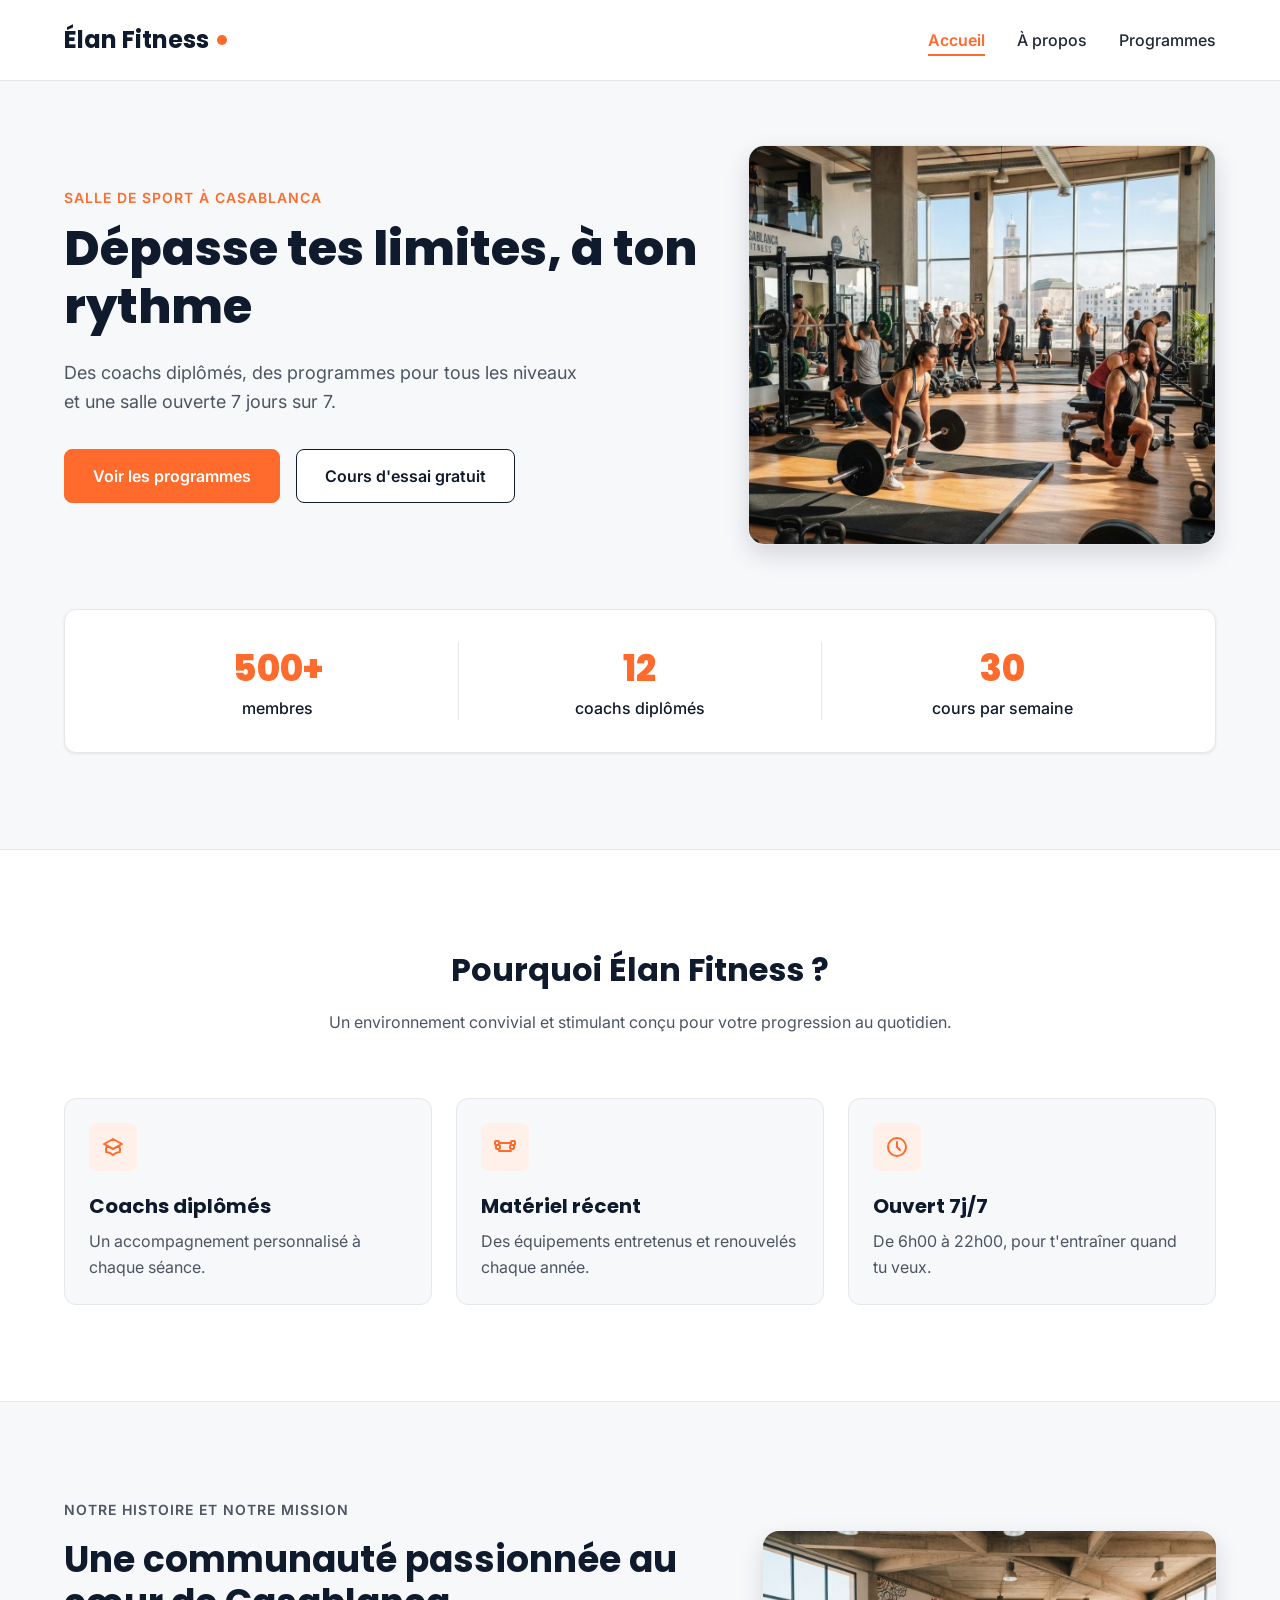
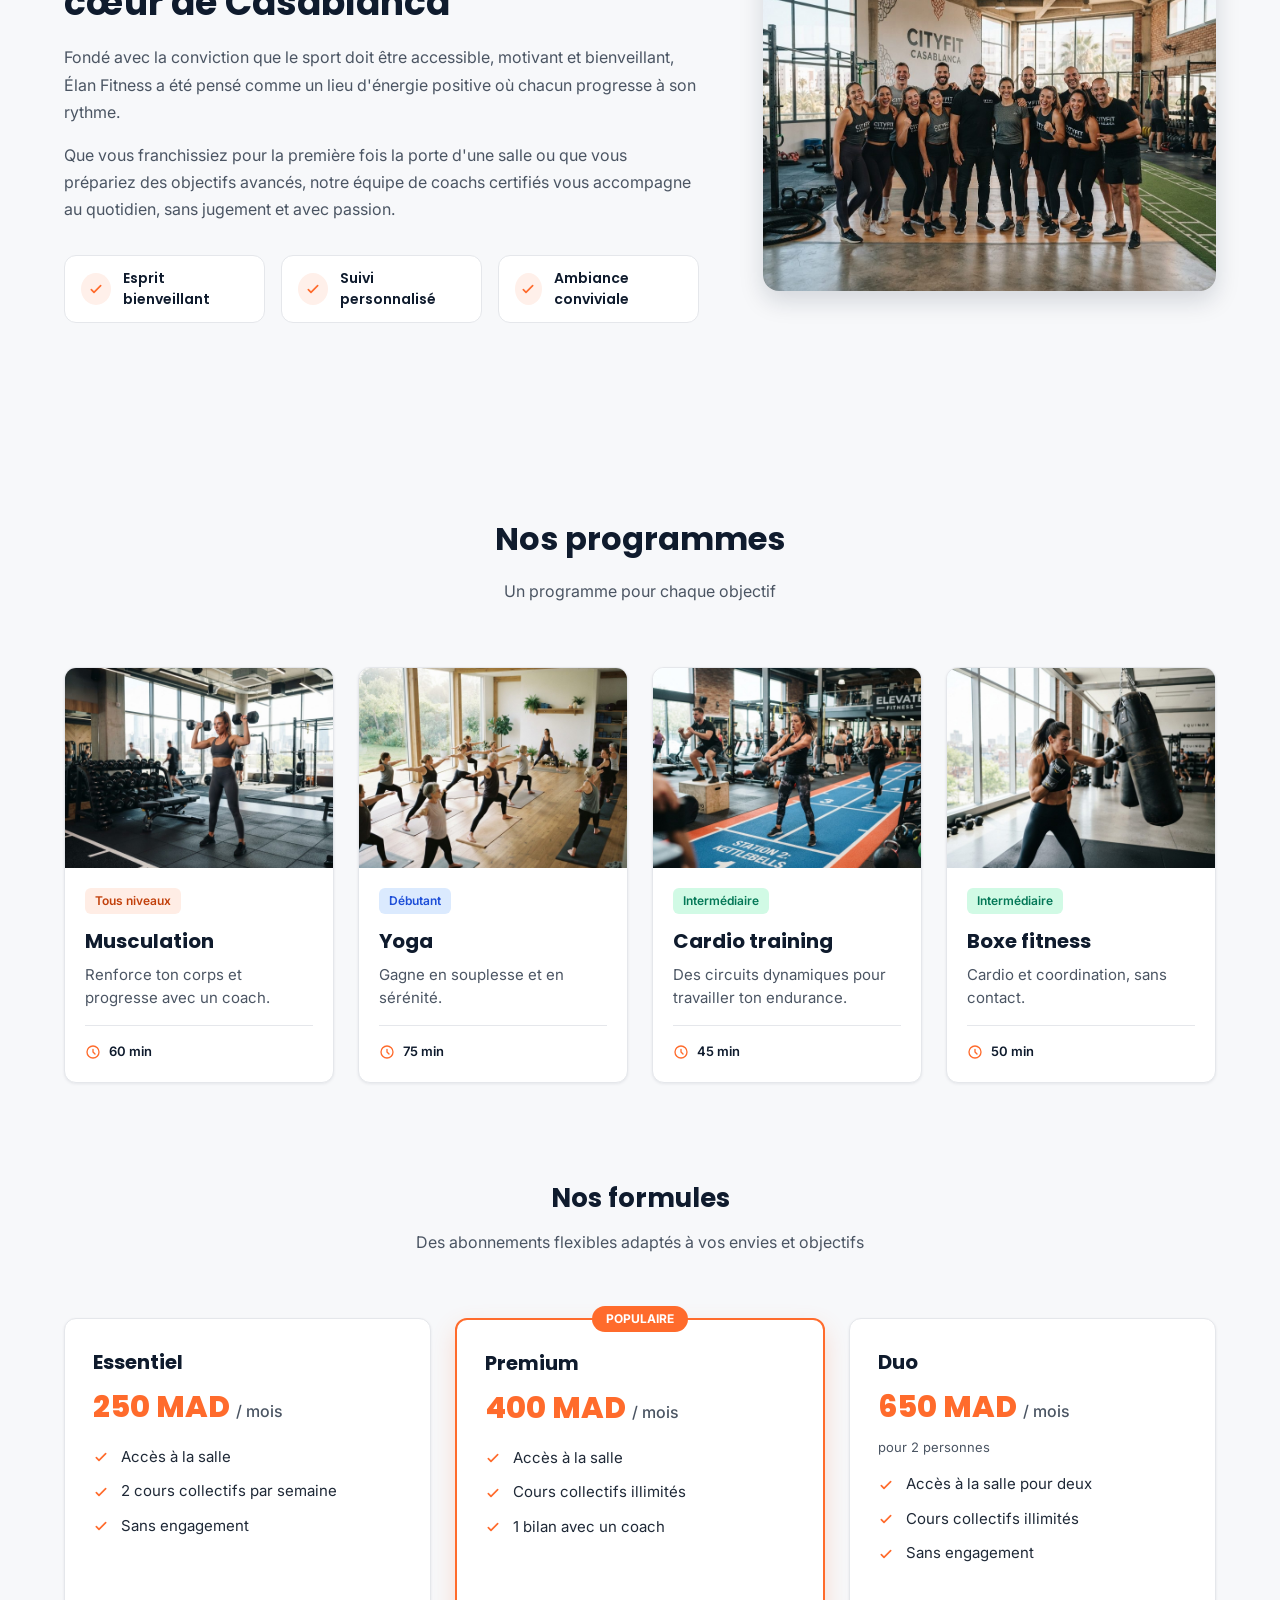
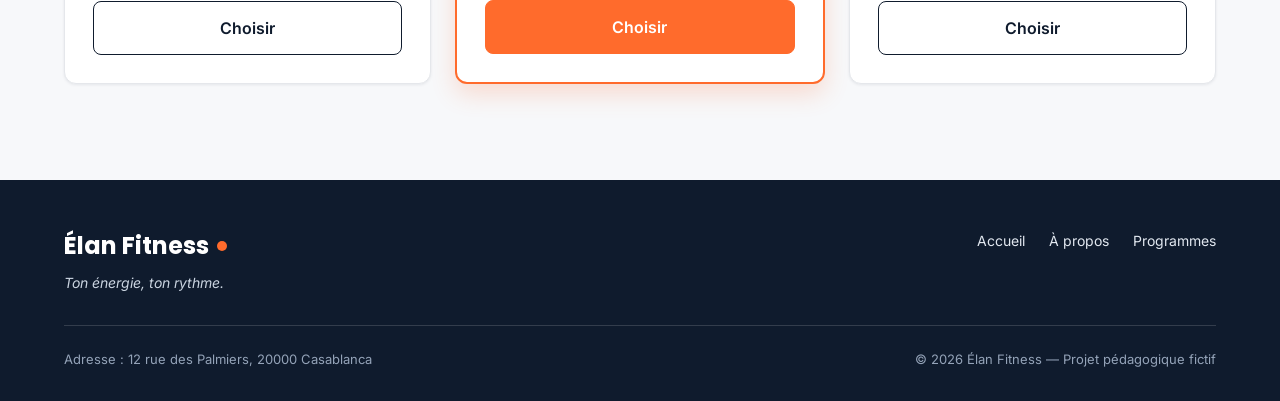
==== index.html @ b089a9b2 "first commit" ====
<!DOCTYPE html>
<html lang=fr>
<head>
  <meta charset="UTF-8">
  <meta name="viewport" content="width=device-width, initial-scale=1">
  <meta name="description" content="Élan Fitness, salle de sport à Casablanca : musculation, yoga, cardio et boxe fitness avec des coachs diplômés. Réservez votre cours d'essai gratuit.">
  <title>Élan Fitness | Salle de sport à Casablanca</title>

  <link rel="preconnect" href="https://fonts.googleapis.com">
  <link rel="preconnect" href="https://fonts.gstatic.com" crossorigin>
  <link href="https://fonts.googleapis.com/css2?family=Inter:wght@400;500;600&family=Poppins:wght@600;700;800&display=swap" rel="stylesheet">

  <link rel="stylesheet" href="style.css">
</head>

<body>

  <header class="en-tete">
    <div class="conteneur en-tete-contenu">
      <a href="#accueil" class="logo">Élan Fitness</a>

      <nav aria-label="Navigation principale">
        <ul class="menu">
          <li><a href="#accueil" class="lien-actif">Accueil</a></li>
          <li><a href="#a-propos">À propos</a></li>
          <li><a href="#programmes">Programmes</a></li>
        </ul>
      </nav>
    </div>
  </header>

  <main>

      <section id="accueil" class="hero">
        <div class="conteneur">

          <div class="hero-contenu">
            <div class="hero-texte">
              <p class="sur-titre">Salle de sport à Casablanca</p>
              <h1>Dépasse tes limites, à ton rythme</h1>
              <p class="hero-description">
                Des coachs diplômés, des programmes pour tous les niveaux et une salle ouverte 7 jours sur 7.
              </p>
              <div class="boutons">
                <a href="#programmes" class="bouton bouton-principal">Voir les programmes</a>
                <a href="#contact" class="bouton bouton-secondaire">Cours d'essai gratuit</a>
              </div>
            </div>

            <img class="hero-image" src="img/hero.jpg" alt="Des personnes s'entraînent dans une salle de sport lumineuse à Casablanca">
          </div>

          <div class="chiffres">
            <div class="chiffre">
              <p class="chiffre-nombre">500+</p>
              <p>membres</p>
            </div>
            <div class="chiffre">
              <p class="chiffre-nombre">12</p>
              <p>coachs diplômés</p>
            </div>
            <div class="chiffre">
              <p class="chiffre-nombre">30</p>
              <p>cours par semaine</p>
            </div>
          </div>

        </div>
      </section>

    <section class="section section-blanche">
      <div class="conteneur">

        <div class="section-titre">
          <h2>Pourquoi Élan Fitness ?</h2>
          <p>Un environnement convivial et stimulant conçu pour votre progression au quotidien.</p>
        </div>

        <div class="cartes">
          <article class="carte carte-avantage">
            <div class="icone"><img src="img/icone-coach.svg" alt=""></div>
            <h3>Coachs diplômés</h3>
            <p>Un accompagnement personnalisé à chaque séance.</p>
          </article>

          <article class="carte carte-avantage">
            <div class="icone"><img src="img/icone-materiel.svg" alt=""></div>
            <h3>Matériel récent</h3>
            <p>Des équipements entretenus et renouvelés chaque année.</p>
          </article>

          <article class="carte carte-avantage">
            <div class="icone"><img src="img/icone-horloge.svg" alt=""></div>
            <h3>Ouvert 7j/7</h3>
            <p>De 6h00 à 22h00, pour t'entraîner quand tu veux.</p>
          </article>
        </div>

      </div>
    </section>

    <section id="a-propos" class="section">
      <div class="conteneur apropos-contenu">

        <div class="apropos-texte">
          <p class="sur-titre">Notre histoire et notre mission</p>
          <h2>Une communauté passionnée au cœur de Casablanca</h2>
          <p>
            Fondé avec la conviction que le sport doit être accessible, motivant et bienveillant,
            Élan Fitness a été pensé comme un lieu d'énergie positive où chacun progresse à son rythme.
          </p>
          <p>
            Que vous franchissiez pour la première fois la porte d'une salle ou que vous prépariez des
            objectifs avancés, notre équipe de coachs certifiés vous accompagne au quotidien, sans
            jugement et avec passion.
          </p>

          <ul class="valeurs">
            <li class="valeur">
              <div class="icone icone-petite"><img src="img/icone-check.svg" alt=""></div>
              <span>Esprit bienveillant</span>
            </li>
            <li class="valeur">
              <div class="icone icone-petite"><img src="img/icone-check.svg" alt=""></div>
              <span>Suivi personnalisé</span>
            </li>
            <li class="valeur">
              <div class="icone icone-petite"><img src="img/icone-check.svg" alt=""></div>
              <span>Ambiance conviviale</span>
            </li>
          </ul>
        </div>

        <img class="apropos-image" src="img/equipe.jpg" alt="L'équipe de coachs d'Élan Fitness réunie dans la salle">

      </div>
    </section>

    <section id="programmes" class="section">
      <div class="conteneur">

        <div class="section-titre">
          <h2>Nos programmes</h2>
          <p>Un programme pour chaque objectif</p>
        </div>

        <div class="cartes">

          <article class="carte carte-programme">
            <img src="img/musculation.jpg" alt="Une sportive soulève des haltères dans l'espace musculation">
            <div class="programme-corps">
              <span class="etiquette etiquette-orange">Tous niveaux</span>
              <h3>Musculation</h3>
              <p>Renforce ton corps et progresse avec un coach.</p>
              <p class="duree"><img src="img/icone-duree.svg" alt="">60 min</p>
            </div>
          </article>

          <article class="carte carte-programme">
            <img src="img/yoga.jpg" alt="Un groupe pratique le yoga sur des tapis dans une salle lumineuse">
            <div class="programme-corps">
              <span class="etiquette etiquette-bleue">Débutant</span>
              <h3>Yoga</h3>
              <p>Gagne en souplesse et en sérénité.</p>
              <p class="duree"><img src="img/icone-duree.svg" alt="">75 min</p>
            </div>
          </article>

          <article class="carte carte-programme">
            <img src="img/cardio.jpg" alt="Des sportifs suivent un circuit de cardio training avec des kettlebells">
            <div class="programme-corps">
              <span class="etiquette etiquette-verte">Intermédiaire</span>
              <h3>Cardio training</h3>
              <p>Des circuits dynamiques pour travailler ton endurance.</p>
              <p class="duree"><img src="img/icone-duree.svg" alt="">45 min</p>
            </div>
          </article>

          <article class="carte carte-programme">
            <img src="img/boxe.jpg" alt="Une sportive frappe un sac de frappe pendant un cours de boxe fitness">
            <div class="programme-corps">
              <span class="etiquette etiquette-verte">Intermédiaire</span>
              <h3>Boxe fitness</h3>
              <p>Cardio et coordination, sans contact.</p>
              <p class="duree"><img src="img/icone-duree.svg" alt="">50 min</p>
            </div>
          </article>

        </div>

        <div class="formules">

          <div class="section-titre">
            <h3>Nos formules</h3>
            <p>Des abonnements flexibles adaptés à vos envies et objectifs</p>
          </div>

          <div class="cartes">

            <article class="carte formule">
              <h4>Essentiel</h4>
              <p class="prix">250 MAD <span>/ mois</span></p>
              <ul class="formule-liste">
                <li>Accès à la salle</li>
                <li>2 cours collectifs par semaine</li>
                <li>Sans engagement</li>
              </ul>
              <a href="#contact" class="bouton bouton-secondaire">Choisir</a>
            </article>

            <article class="carte formule formule-populaire">
              <p class="badge-populaire">Populaire</p>
              <h4>Premium</h4>
              <p class="prix">400 MAD <span>/ mois</span></p>
              <ul class="formule-liste">
                <li>Accès à la salle</li>
                <li>Cours collectifs illimités</li>
                <li>1 bilan avec un coach</li>
              </ul>
              <a href="#contact" class="bouton bouton-principal">Choisir</a>
            </article>

            <article class="carte formule">
              <h4>Duo</h4>
              <p class="prix">650 MAD <span>/ mois</span></p>
              <p class="prix-note">pour 2 personnes</p>
              <ul class="formule-liste">
                <li>Accès à la salle pour deux</li>
                <li>Cours collectifs illimités</li>
                <li>Sans engagement</li>
              </ul>
              <a href="#contact" class="bouton bouton-secondaire">Choisir</a>
            </article>

          </div>
        </div>

      </div>
    </section>

  </main>

  <footer class="pied-de-page">
    <div class="conteneur">

      <div class="pied-haut">
        <div>
          <p class="logo logo-clair">Élan Fitness</p>
          <p class="slogan">Ton énergie, ton rythme.</p>
        </div>

        <nav aria-label="Navigation du pied de page">
          <ul class="menu menu-pied">
            <li><a href="#accueil">Accueil</a></li>
            <li><a href="#a-propos">À propos</a></li>
            <li><a href="#programmes">Programmes</a></li>
          </ul>
        </nav>
      </div>

      <div class="pied-bas">
        <p>Adresse : 12 rue des Palmiers, 20000 Casablanca</p>
        <p>&copy; 2026 Élan Fitness — Projet pédagogique fictif</p>
      </div>

    </div>
  </footer>

</body>
</html>
---- style.css ----
* {
  box-sizing: border-box;
  margin: 0;
  padding: 0;
}

html {
  scroll-behavior: smooth;
}

body {
  font-family: 'Inter', Arial, sans-serif;
  font-size: 16px;
  line-height: 1.5;
  color: #1F2937;
  background-color: #F7F8FA;
}

h1, h2, h3, h4 {
  font-family: 'Poppins', Arial, sans-serif;
  color: #0F1B2D;
}

a {
  color: inherit;
  text-decoration: none;
}

ul {
  list-style: none;
}

img {
  display: block;
  max-width: 100%;
}

a:focus-visible,
button:focus-visible {
  outline: 3px solid #FF6B2C;
  outline-offset: 2px;
}

.conteneur {
  width: 100%;
  max-width: 1200px;
  margin: 0 auto;
  padding: 0 24px;
}

.section {
  padding: 96px 0;
}

.section-blanche {
  background-color: #FFFFFF;
  border-top: 1px solid #E5E7EB;
  border-bottom: 1px solid #E5E7EB;
}

.section-titre {
  max-width: 640px;
  margin: 0 auto 64px;
  text-align: center;
}

.section-titre h2 {
  font-size: 32px;
  margin-bottom: 16px;
}

.section-titre h3 {
  font-size: 26px;
  margin-bottom: 12px;
}

.section-titre p {
  color: #4B5563;
}

.sur-titre {
  font-size: 14px;
  font-weight: 600;
  color: #FF6B2C;
  text-transform: uppercase;
  letter-spacing: 1px;
  margin-bottom: 12px;
}

.bouton {
  display: inline-block;
  padding: 14px 28px;
  border-radius: 8px;
  font-size: 16px;
  font-weight: 600;
  text-align: center;
  cursor: pointer;
}

.bouton-principal {
  background-color: #FF6B2C;
  border: 1px solid #FF6B2C;
  color: #FFFFFF;
}

.bouton-principal:hover {
  background-color: #F05817;
}

.bouton-secondaire {
  background-color: #FFFFFF;
  border: 1px solid #0F1B2D;
  color: #0F1B2D;
}

.bouton-secondaire:hover {
  background-color: #F3F4F6;
}

.cartes {
  display: flex;
  gap: 24px;
}

.carte {
  flex: 1;
  background-color: #FFFFFF;
  border: 1px solid #E5E7EB;
  border-radius: 12px;
  box-shadow: 0 1px 3px rgba(15, 27, 45, 0.08);
}

.icone {
  width: 48px;
  height: 48px;
  background-color: #FFF0EA;
  border-radius: 8px;
  display: flex;
  align-items: center;
  justify-content: center;
}

.icone img {
  width: 24px;
  height: 24px;
}

.icone-petite {
  width: 32px;
  height: 32px;
  border-radius: 50%;
}

.icone-petite img {
  width: 16px;
  height: 16px;
}

.en-tete {
  position: sticky;
  top: 0;
  z-index: 10;
  background-color: #FFFFFF;
  border-bottom: 1px solid #E5E7EB;
}

.en-tete-contenu {
  height: 80px;
  display: flex;
  align-items: center;
  justify-content: space-between;
}

.logo {
  display: flex;
  align-items: center;
  font-family: 'Poppins', Arial, sans-serif;
  font-size: 24px;
  font-weight: 700;
  color: #0F1B2D;
}

.logo::after {
  content: "";
  width: 10px;
  height: 10px;
  margin-left: 8px;
  background-color: #FF6B2C;
  border-radius: 50%;
}

.menu {
  display: flex;
  gap: 32px;
}

.menu a {
  font-weight: 500;
  padding-bottom: 4px;
  border-bottom: 2px solid transparent;
}

.menu a:hover {
  color: #FF6B2C;
}

.menu .lien-actif {
  color: #FF6B2C;
  font-weight: 600;
  border-bottom-color: #FF6B2C;
}

.hero {
  padding: 64px 0 96px;
}

.hero-contenu {
  display: flex;
  align-items: center;
  gap: 32px;
}

.hero-texte {
  flex: 7;
}

.hero-texte h1 {
  font-size: 48px;
  font-weight: 800;
  line-height: 1.2;
  margin-bottom: 24px;
}

.hero-description {
  max-width: 520px;
  font-size: 18px;
  line-height: 1.6;
  color: #4B5563;
  margin-bottom: 32px;
}

.boutons {
  display: flex;
  flex-wrap: wrap;
  gap: 16px;
}

.hero-image {
  flex: 5;
  min-width: 0;
  height: 400px;
  object-fit: cover;
  border-radius: 16px;
  border: 1px solid #E5E7EB;
  box-shadow: 0 10px 25px rgba(15, 27, 45, 0.15);
}

.chiffres {
  display: flex;
  margin-top: 64px;
  padding: 32px;
  background-color: #FFFFFF;
  border: 1px solid #E5E7EB;
  border-radius: 12px;
  box-shadow: 0 1px 3px rgba(15, 27, 45, 0.08);
}

.chiffre {
  flex: 1;
  text-align: center;
  font-weight: 500;
  color: #0F1B2D;
}

.chiffre + .chiffre {
  border-left: 1px solid #E5E7EB;
}

.chiffre-nombre {
  font-family: 'Poppins', Arial, sans-serif;
  font-size: 36px;
  font-weight: 800;
  color: #FF6B2C;
}

.carte-avantage {
  padding: 24px;
  background-color: #F7F8FA;
  box-shadow: none;
}

.carte-avantage .icone {
  margin-bottom: 20px;
}

.carte-avantage h3 {
  font-size: 20px;
  margin-bottom: 8px;
}

.carte-avantage p {
  color: #4B5563;
  line-height: 1.6;
}

.apropos-contenu {
  display: flex;
  align-items: center;
  gap: 64px;
}

.apropos-texte {
  flex: 7;
}

.apropos-texte h2 {
  font-size: 36px;
  line-height: 1.2;
  margin-bottom: 20px;
}

.apropos-texte p {
  color: #4B5563;
  line-height: 1.7;
  margin-bottom: 16px;
}

.valeurs {
  display: flex;
  gap: 16px;
  margin-top: 32px;
}

.valeur {
  flex: 1;
  display: flex;
  align-items: center;
  gap: 12px;
  padding: 12px 16px;
  background-color: #FFFFFF;
  border: 1px solid #E5E7EB;
  border-radius: 12px;
  font-family: 'Poppins', Arial, sans-serif;
  font-size: 14px;
  font-weight: 600;
  color: #0F1B2D;
}

.apropos-image {
  flex: 5;
  min-width: 0;
  height: 360px;
  object-fit: cover;
  border-radius: 16px;
  box-shadow: 0 10px 25px rgba(15, 27, 45, 0.15);
}

.carte-programme {
  display: flex;
  flex-direction: column;
  overflow: hidden;
}

.carte-programme > img {
  width: 100%;
  height: 200px;
  object-fit: cover;
}

.programme-corps {
  flex: 1;
  display: flex;
  flex-direction: column;
  padding: 20px;
}

.programme-corps h3 {
  font-size: 20px;
  margin-bottom: 8px;
}

.programme-corps p {
  font-size: 15px;
  color: #4B5563;
}

.etiquette {
  align-self: flex-start;
  padding: 4px 10px;
  margin-bottom: 12px;
  border-radius: 6px;
  font-size: 12px;
  font-weight: 600;
}

.etiquette-orange {
  background-color: #FFEDE5;
  color: #C2410C;
}

.etiquette-bleue {
  background-color: #DBEAFE;
  color: #1D4ED8;
}

.etiquette-verte {
  background-color: #D1FAE5;
  color: #047857;
}

.programme-corps .duree {
  display: flex;
  align-items: center;
  gap: 8px;
  margin-top: auto;
  padding-top: 16px;
  border-top: 1px solid #E5E7EB;
  font-size: 13px;
  font-weight: 600;
  color: #0F1B2D;
}

.programme-corps h3 + p {
  margin-bottom: 16px;
}

.duree img {
  width: 16px;
  height: 16px;
}

.formules {
  margin-top: 96px;
}

.formule {
  position: relative;
  display: flex;
  flex-direction: column;
  padding: 28px;
}

.formule h4 {
  font-size: 20px;
}

.prix {
  margin: 8px 0 16px;
  font-family: 'Poppins', Arial, sans-serif;
  font-size: 30px;
  font-weight: 800;
  color: #FF6B2C;
}

.prix span {
  font-family: 'Inter', Arial, sans-serif;
  font-size: 16px;
  font-weight: 500;
  color: #4B5563;
}

.prix-note {
  margin: -8px 0 16px;
  font-size: 13px;
  color: #4B5563;
}

.formule-liste {
  flex: 1;
  margin-bottom: 24px;
}

.formule-liste li {
  padding-left: 28px;
  margin-bottom: 12px;
  font-size: 15px;
  background-image: url('img/icone-check.svg');
  background-repeat: no-repeat;
  background-position: left center;
  background-size: 16px;
}

.formule .bouton {
  display: block;
}

.formule-populaire {
  border: 2px solid #FF6B2C;
  box-shadow: 0 10px 25px rgba(255, 107, 44, 0.2);
}

.badge-populaire {
  position: absolute;
  top: -14px;
  left: 50%;
  transform: translateX(-50%);
  padding: 4px 14px;
  background-color: #FF6B2C;
  border-radius: 999px;
  font-size: 12px;
  font-weight: 700;
  text-transform: uppercase;
  color: #FFFFFF;
}

.pied-de-page {
  padding: 48px 0 32px;
  background-color: #0F1B2D;
  color: #FFFFFF;
}

.pied-haut {
  display: flex;
  justify-content: space-between;
  align-items: flex-start;
  padding-bottom: 32px;
  border-bottom: 1px solid rgba(255, 255, 255, 0.15);
}

.logo-clair {
  color: #FFFFFF;
}

.slogan {
  margin-top: 8px;
  font-size: 14px;
  font-style: italic;
  color: #CBD5E1;
}

.menu-pied {
  gap: 24px;
}

.menu-pied a {
  font-size: 14px;
  font-weight: 400;
  color: #E2E8F0;
}

.pied-bas {
  display: flex;
  justify-content: space-between;
  margin-top: 24px;
  font-size: 13px;
  color: #94A3B8;
}
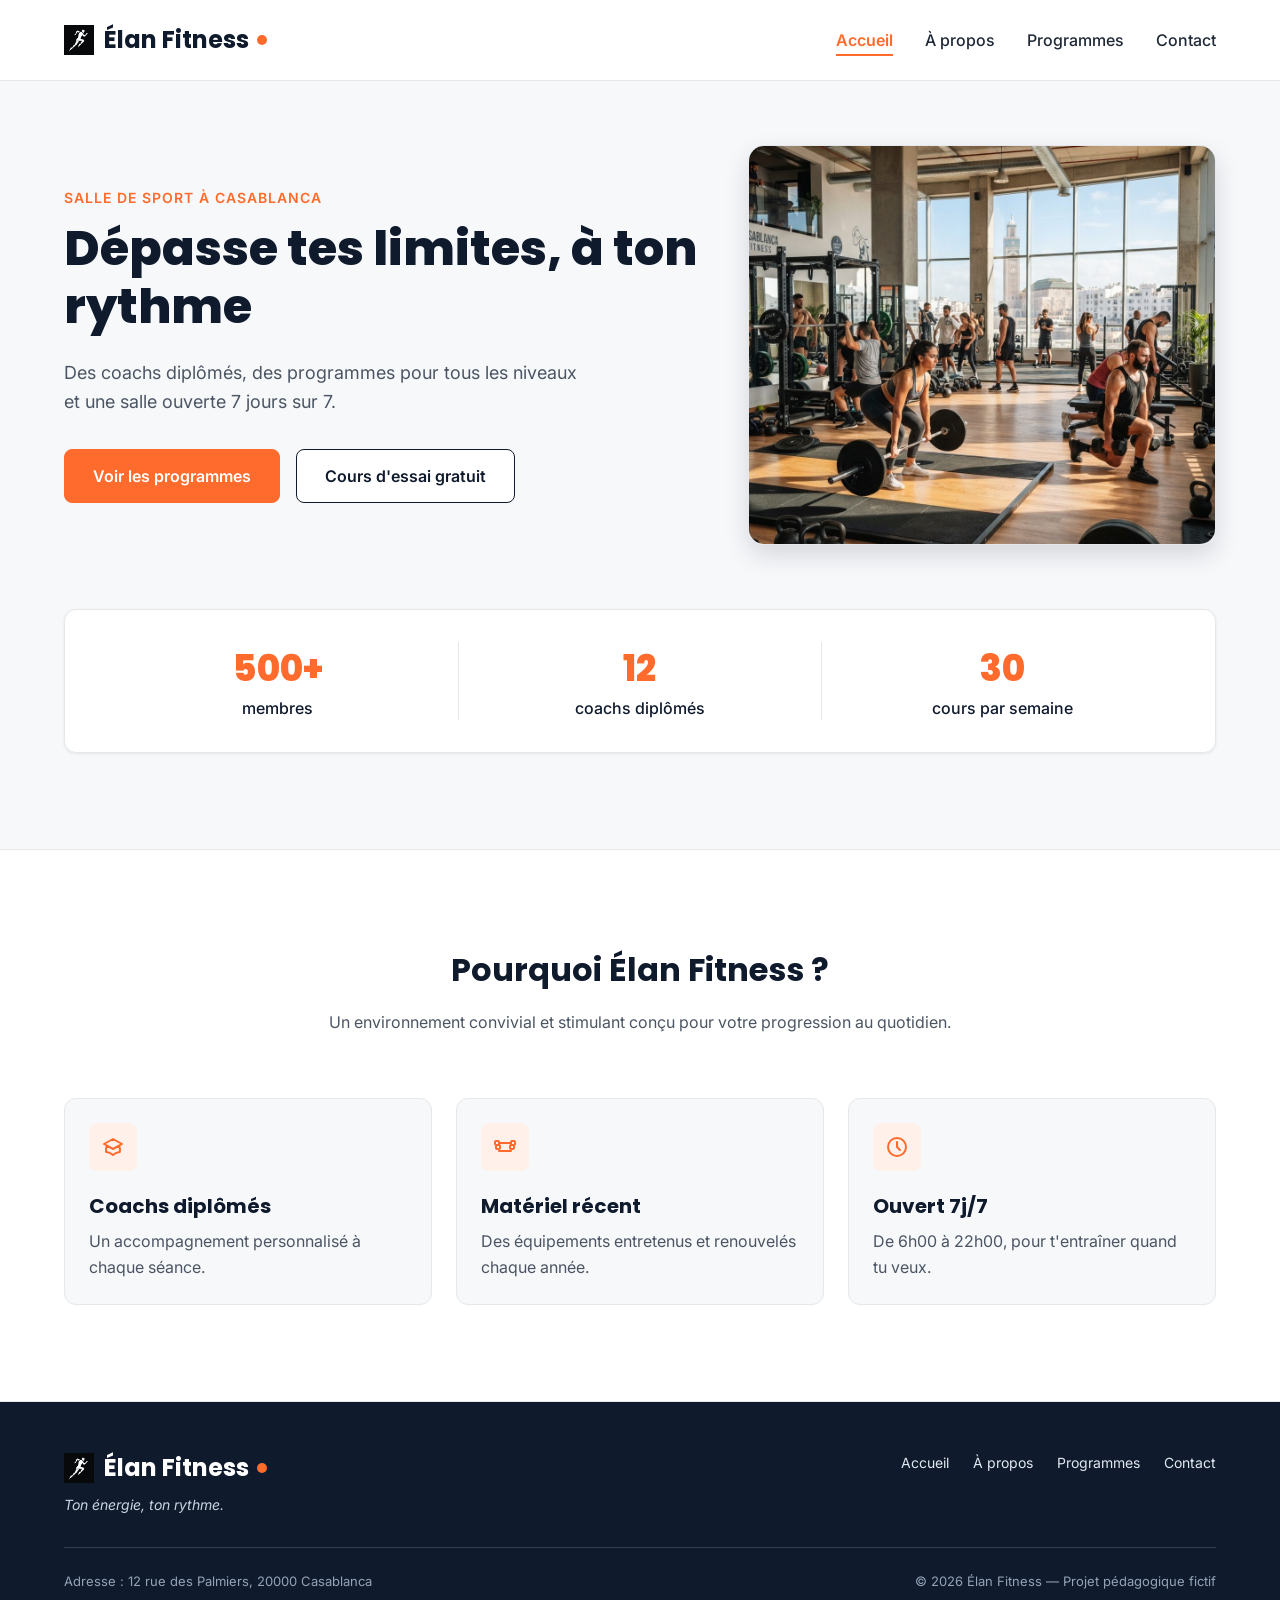
==== commit c44a091b: "corecct index.ma" ====
--- a/index.html
+++ b/index.html
@@ -14,23 +14,26 @@
 </head>
 
 <body>
-
   <header class="en-tete">
     <div class="conteneur en-tete-contenu">
-      <a href="#accueil" class="logo">Élan Fitness</a>
+      <div class="logo-div">
+        <a href="accueil.html" class="logo">
+          <img src="img/run_logo.jpg" alt="Menu" class="menu-icone" id="menu-icone" style="width:30px;height:30px;">
+          Élan Fitness</a>
+      </div>
 
       <nav aria-label="Navigation principale">
         <ul class="menu">
-          <li><a href="#accueil" class="lien-actif">Accueil</a></li>
-          <li><a href="#a-propos">À propos</a></li>
-          <li><a href="#programmes">Programmes</a></li>
+          <li><a href="accueil.html" class="lien-actif">Accueil</a></li>
+          <li><a href="a_propos.html">À propos</a></li>
+          <li><a href="programmes.html">Programmes</a></li>
+          <li><a href="contact.html">Contact</a></li>
+
         </ul>
       </nav>
     </div>
   </header>
-
   <main>
-
       <section id="accueil" class="hero">
         <div class="conteneur">
 
@@ -98,146 +101,6 @@
 
       </div>
     </section>
-
-    <section id="a-propos" class="section">
-      <div class="conteneur apropos-contenu">
-
-        <div class="apropos-texte">
-          <p class="sur-titre">Notre histoire et notre mission</p>
-          <h2>Une communauté passionnée au cœur de Casablanca</h2>
-          <p>
-            Fondé avec la conviction que le sport doit être accessible, motivant et bienveillant,
-            Élan Fitness a été pensé comme un lieu d'énergie positive où chacun progresse à son rythme.
-          </p>
-          <p>
-            Que vous franchissiez pour la première fois la porte d'une salle ou que vous prépariez des
-            objectifs avancés, notre équipe de coachs certifiés vous accompagne au quotidien, sans
-            jugement et avec passion.
-          </p>
-
-          <ul class="valeurs">
-            <li class="valeur">
-              <div class="icone icone-petite"><img src="img/icone-check.svg" alt=""></div>
-              <span>Esprit bienveillant</span>
-            </li>
-            <li class="valeur">
-              <div class="icone icone-petite"><img src="img/icone-check.svg" alt=""></div>
-              <span>Suivi personnalisé</span>
-            </li>
-            <li class="valeur">
-              <div class="icone icone-petite"><img src="img/icone-check.svg" alt=""></div>
-              <span>Ambiance conviviale</span>
-            </li>
-          </ul>
-        </div>
-
-        <img class="apropos-image" src="img/equipe.jpg" alt="L'équipe de coachs d'Élan Fitness réunie dans la salle">
-
-      </div>
-    </section>
-
-    <section id="programmes" class="section">
-      <div class="conteneur">
-
-        <div class="section-titre">
-          <h2>Nos programmes</h2>
-          <p>Un programme pour chaque objectif</p>
-        </div>
-
-        <div class="cartes">
-
-          <article class="carte carte-programme">
-            <img src="img/musculation.jpg" alt="Une sportive soulève des haltères dans l'espace musculation">
-            <div class="programme-corps">
-              <span class="etiquette etiquette-orange">Tous niveaux</span>
-              <h3>Musculation</h3>
-              <p>Renforce ton corps et progresse avec un coach.</p>
-              <p class="duree"><img src="img/icone-duree.svg" alt="">60 min</p>
-            </div>
-          </article>
-
-          <article class="carte carte-programme">
-            <img src="img/yoga.jpg" alt="Un groupe pratique le yoga sur des tapis dans une salle lumineuse">
-            <div class="programme-corps">
-              <span class="etiquette etiquette-bleue">Débutant</span>
-              <h3>Yoga</h3>
-              <p>Gagne en souplesse et en sérénité.</p>
-              <p class="duree"><img src="img/icone-duree.svg" alt="">75 min</p>
-            </div>
-          </article>
-
-          <article class="carte carte-programme">
-            <img src="img/cardio.jpg" alt="Des sportifs suivent un circuit de cardio training avec des kettlebells">
-            <div class="programme-corps">
-              <span class="etiquette etiquette-verte">Intermédiaire</span>
-              <h3>Cardio training</h3>
-              <p>Des circuits dynamiques pour travailler ton endurance.</p>
-              <p class="duree"><img src="img/icone-duree.svg" alt="">45 min</p>
-            </div>
-          </article>
-
-          <article class="carte carte-programme">
-            <img src="img/boxe.jpg" alt="Une sportive frappe un sac de frappe pendant un cours de boxe fitness">
-            <div class="programme-corps">
-              <span class="etiquette etiquette-verte">Intermédiaire</span>
-              <h3>Boxe fitness</h3>
-              <p>Cardio et coordination, sans contact.</p>
-              <p class="duree"><img src="img/icone-duree.svg" alt="">50 min</p>
-            </div>
-          </article>
-
-        </div>
-
-        <div class="formules">
-
-          <div class="section-titre">
-            <h3>Nos formules</h3>
-            <p>Des abonnements flexibles adaptés à vos envies et objectifs</p>
-          </div>
-
-          <div class="cartes">
-
-            <article class="carte formule">
-              <h4>Essentiel</h4>
-              <p class="prix">250 MAD <span>/ mois</span></p>
-              <ul class="formule-liste">
-                <li>Accès à la salle</li>
-                <li>2 cours collectifs par semaine</li>
-                <li>Sans engagement</li>
-              </ul>
-              <a href="#contact" class="bouton bouton-secondaire">Choisir</a>
-            </article>
-
-            <article class="carte formule formule-populaire">
-              <p class="badge-populaire">Populaire</p>
-              <h4>Premium</h4>
-              <p class="prix">400 MAD <span>/ mois</span></p>
-              <ul class="formule-liste">
-                <li>Accès à la salle</li>
-                <li>Cours collectifs illimités</li>
-                <li>1 bilan avec un coach</li>
-              </ul>
-              <a href="#contact" class="bouton bouton-principal">Choisir</a>
-            </article>
-
-            <article class="carte formule">
-              <h4>Duo</h4>
-              <p class="prix">650 MAD <span>/ mois</span></p>
-              <p class="prix-note">pour 2 personnes</p>
-              <ul class="formule-liste">
-                <li>Accès à la salle pour deux</li>
-                <li>Cours collectifs illimités</li>
-                <li>Sans engagement</li>
-              </ul>
-              <a href="#contact" class="bouton bouton-secondaire">Choisir</a>
-            </article>
-
-          </div>
-        </div>
-
-      </div>
-    </section>
-
   </main>
 
   <footer class="pied-de-page">
@@ -245,15 +108,20 @@
 
       <div class="pied-haut">
         <div>
-          <p class="logo logo-clair">Élan Fitness</p>
+          <div class="logo-div">
+            <a href="#" class="logo logo-footer">
+              <img src="img/run_logo.jpg" alt="Menu" class="menu-icone" id="menu-icone" style="width:30px;height:30px;">
+              Élan Fitness</a>
+          </div>
           <p class="slogan">Ton énergie, ton rythme.</p>
         </div>
 
         <nav aria-label="Navigation du pied de page">
           <ul class="menu menu-pied">
-            <li><a href="#accueil">Accueil</a></li>
-            <li><a href="#a-propos">À propos</a></li>
-            <li><a href="#programmes">Programmes</a></li>
+            <li><a href="accueil.html">Accueil</a></li>
+            <li><a href="a_propos.html">À propos</a></li>
+            <li><a href="programmes.html">Programmes</a></li>
+            <li><a href="contact.html">Contact</a></li>
           </ul>
         </nav>
       </div>
@@ -265,6 +133,5 @@
 
     </div>
   </footer>
-
 </body>
-</html>
+</html>
--- a/style.css
+++ b/style.css
@@ -170,7 +170,14 @@
   align-items: center;
   justify-content: space-between;
 }
-
+.logo-div{
+  display: flex;
+  justify-content: space-between;
+  gap: 10px
+}
+.menu-icone{
+  margin-right: 10px;
+}
 .logo {
   display: flex;
   align-items: center;
@@ -180,6 +187,9 @@
   color: #0F1B2D;
 }
 
+.logo-footer{
+  color : white;
+}
 .logo::after {
   content: "";
   width: 10px;
@@ -304,13 +314,15 @@
 }
 
 .apropos-contenu {
-  display: flex;
   align-items: center;
   gap: 64px;
 }
 
 .apropos-texte {
-  flex: 7;
+  display: flex;
+  align-items: center;
+  justify-content: center;
+  border-radius: 15px;
 }
 
 .apropos-texte h2 {
@@ -545,3 +557,21 @@
   font-size: 13px;
   color: #94A3B8;
 }
+.form{
+  background-color: #FF6B2C;
+  border-radius: 20px;
+  padding: 20px;
+  box-shadow: 5px 10px 8px 0 rgba(0, 0, 0, 0.2);
+}
+.formulaire input,label{
+  display: block;
+}
+
+.pic_support{
+  margin-left: 56px;
+  height: 450px;
+  width: 420px;
+  box-shadow: 5px 10px 8px 0 rgba(0, 0, 0, 0.2);
+}
+
+
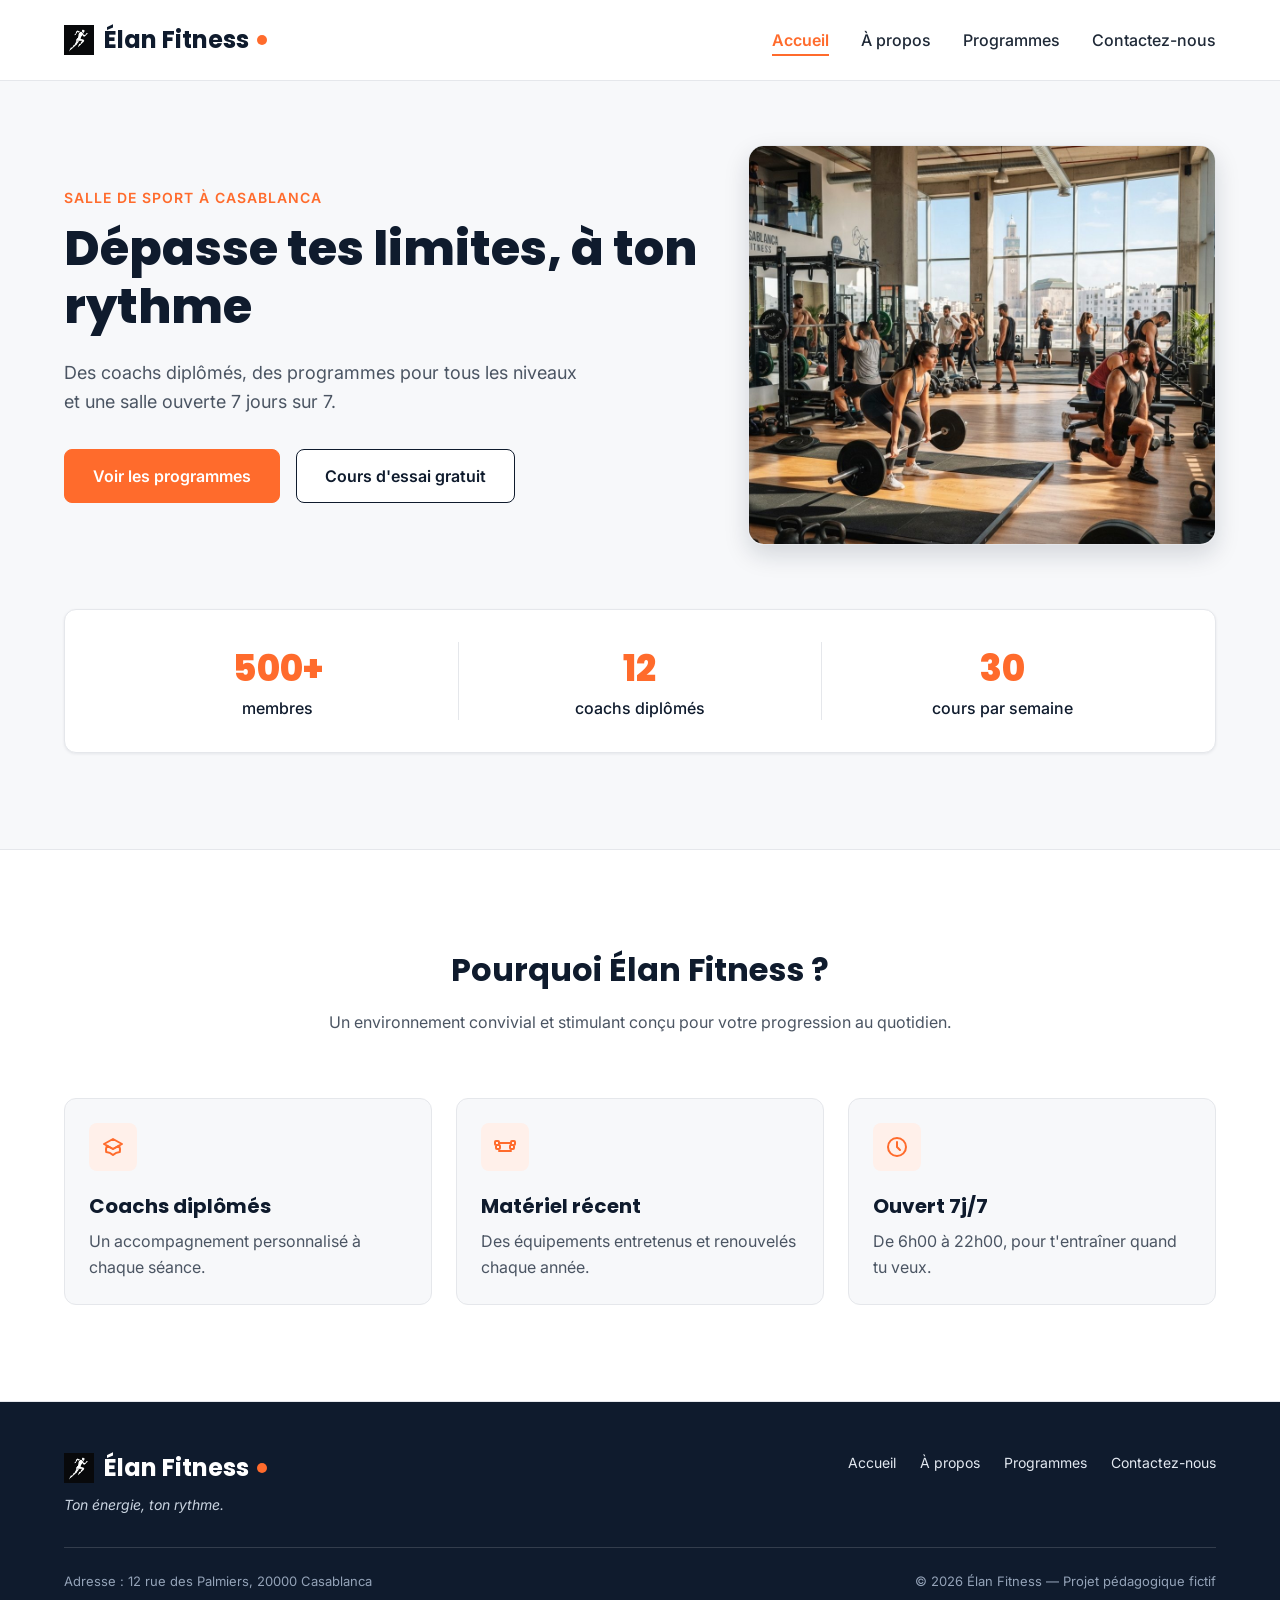
==== commit 730cdd3b: "last update" ====
--- a/index.html
+++ b/index.html
@@ -17,17 +17,17 @@
   <header class="en-tete">
     <div class="conteneur en-tete-contenu">
       <div class="logo-div">
-        <a href="accueil.html" class="logo">
+        <a href="/" class="logo">
           <img src="img/run_logo.jpg" alt="Menu" class="menu-icone" id="menu-icone" style="width:30px;height:30px;">
           Élan Fitness</a>
       </div>
 
       <nav aria-label="Navigation principale">
         <ul class="menu">
-          <li><a href="accueil.html" class="lien-actif">Accueil</a></li>
+          <li><a href="index.html" class="lien-actif">Accueil</a></li>
           <li><a href="a_propos.html">À propos</a></li>
           <li><a href="programmes.html">Programmes</a></li>
-          <li><a href="contact.html">Contact</a></li>
+          <li><a href="contact.html">Contactez-nous</a></li>
 
         </ul>
       </nav>
@@ -45,8 +45,8 @@
                 Des coachs diplômés, des programmes pour tous les niveaux et une salle ouverte 7 jours sur 7.
               </p>
               <div class="boutons">
-                <a href="#programmes" class="bouton bouton-principal">Voir les programmes</a>
-                <a href="#contact" class="bouton bouton-secondaire">Cours d'essai gratuit</a>
+                <a href="programmes.html" class="bouton bouton-principal">Voir les programmes</a>
+                <a href="contact.html" class="bouton bouton-secondaire">Cours d'essai gratuit</a>
               </div>
             </div>
 
@@ -118,10 +118,10 @@
 
         <nav aria-label="Navigation du pied de page">
           <ul class="menu menu-pied">
-            <li><a href="accueil.html">Accueil</a></li>
+            <li><a href="index.html">Accueil</a></li>
             <li><a href="a_propos.html">À propos</a></li>
             <li><a href="programmes.html">Programmes</a></li>
-            <li><a href="contact.html">Contact</a></li>
+            <li><a href="contact.html">Contactez-nous</a></li>
           </ul>
         </nav>
       </div>
--- a/style.css
+++ b/style.css
@@ -314,16 +314,15 @@
 }
 
 .apropos-contenu {
+  display: flex;
   align-items: center;
   gap: 64px;
 }
 
 .apropos-texte {
-  display: flex;
-  align-items: center;
-  justify-content: center;
-  border-radius: 15px;
-}
+  flex: 7;
+}
+
 
 .apropos-texte h2 {
   font-size: 36px;
@@ -572,6 +571,4 @@
   height: 450px;
   width: 420px;
   box-shadow: 5px 10px 8px 0 rgba(0, 0, 0, 0.2);
-}
-
-
+}
